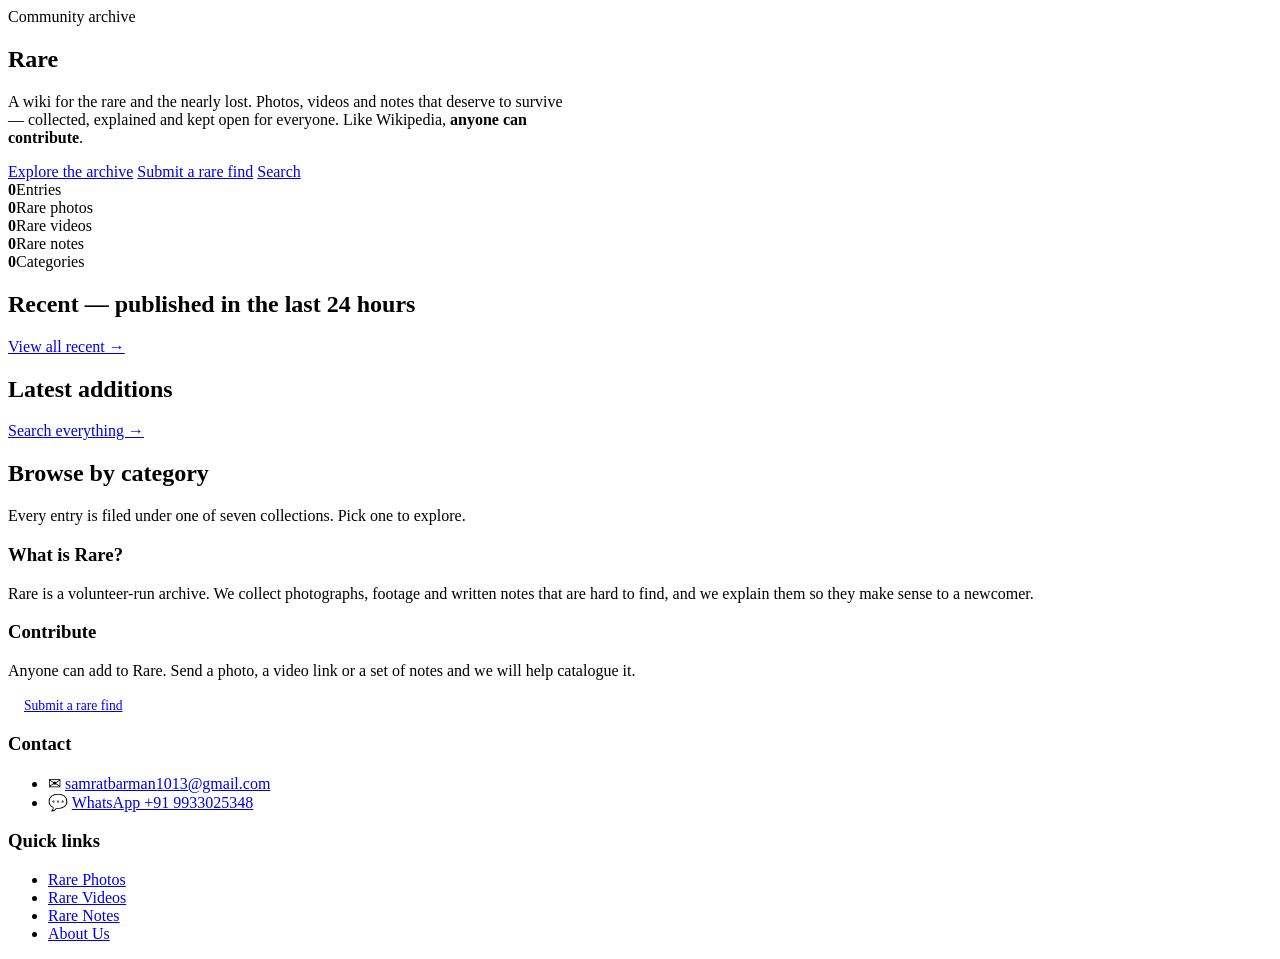
==== index.html @ fece089b "Add index.html" ====
<!DOCTYPE html>
<html lang="en">
<head>
<meta charset="utf-8">
<meta name="viewport" content="width=device-width, initial-scale=1">
<title>Rare — a community archive of rare photos, videos &amp; notes</title>
<meta name="description" content="Rare is a community archive of rare photos, rare videos and rare notes — across History, Gaming, News, Music, Movie and more. Anyone can contribute.">
<link rel="icon" href="assets/favicon.svg" type="image/svg+xml">
<link rel="stylesheet" href="css/style.css">
</head>
<body data-page="home">
<header class="site-header" id="site-header"></header>

<div class="wrap">
  <section class="hero">
    <div class="kicker">Community archive</div>
    <h1>Rare</h1>
    <p class="lead" style="max-width:70ch">A wiki for the rare and the nearly lost. Photos, videos and notes that deserve to survive — collected, explained and kept open for everyone. Like Wikipedia, <b>anyone can contribute</b>.</p>
    <div class="hero-actions">
      <a class="btn" href="#latest">Explore the archive</a>
      <a class="btn ghost" href="about.html#submit">Submit a rare find</a>
      <a class="btn ghost" href="search.html">Search</a>
    </div>
    <div class="stat-row">
      <div class="stat"><b id="stat-total">0</b><span>Entries</span></div>
      <div class="stat"><b id="stat-photos">0</b><span>Rare photos</span></div>
      <div class="stat"><b id="stat-videos">0</b><span>Rare videos</span></div>
      <div class="stat"><b id="stat-notes">0</b><span>Rare notes</span></div>
      <div class="stat"><b id="stat-cats">0</b><span>Categories</span></div>
    </div>
  </section>
</div>

<div class="wrap layout">
  <main>
    <div class="section-head">
      <h2 id="recent">Recent — published in the last 24 hours</h2>
      <a class="more" href="category.html?cat=Recent">View all recent &rarr;</a>
    </div>
    <div id="home-recent"></div>

    <div class="section-head" id="latest">
      <h2>Latest additions</h2>
      <a class="more" href="search.html">Search everything &rarr;</a>
    </div>
    <div id="home-latest"></div>

    <h2>Browse by category</h2>
    <p class="tagline">Every entry is filed under one of seven collections. Pick one to explore.</p>
    <div class="grid" id="home-cats"></div>
  </main>

  <aside class="sidebar">
    <div class="side-box">
      <h3>What is Rare?</h3>
      <p class="small">Rare is a volunteer-run archive. We collect photographs, footage and written notes that are hard to find, and we explain them so they make sense to a newcomer.</p>
    </div>
    <div class="side-box">
      <h3>Contribute</h3>
      <p class="small">Anyone can add to Rare. Send a photo, a video link or a set of notes and we will help catalogue it.</p>
      <p><a class="btn" href="about.html#submit" style="padding:8px 16px;font-size:.85rem">Submit a rare find</a></p>
    </div>
    <div class="side-box">
      <h3>Contact</h3>
      <ul>
        <li>&#9993; <a href="mailto:samratbarman1013@gmail.com">samratbarman1013@gmail.com</a></li>
        <li>&#128172; <a href="https://wa.me/919933025348" target="_blank" rel="noopener">WhatsApp +91 9933025348</a></li>
      </ul>
    </div>
    <div class="side-box">
      <h3>Quick links</h3>
      <ul>
        <li><a href="images.html">Rare Photos</a></li>
        <li><a href="videos.html">Rare Videos</a></li>
        <li><a href="notes.html">Rare Notes</a></li>
        <li><a href="about.html">About Us</a></li>
      </ul>
    </div>
  </aside>
</div>

<footer class="site-footer" id="site-footer"></footer>

<script src="js/data.js"></script>
<script src="js/site.js"></script>
<script>
document.addEventListener("DOMContentLoaded", function () {
  var I = window.RARE_ITEMS, C = window.RARE_CATEGORIES;
  function n(f){ return I.filter(f).length; }
  document.getElementById("stat-total").textContent = I.length;
  document.getElementById("stat-photos").textContent = n(function(x){return x.type==="photo";});
  document.getElementById("stat-videos").textContent = n(function(x){return x.type==="video";});
  document.getElementById("stat-notes").textContent = n(function(x){return x.type==="note";});
  document.getElementById("stat-cats").textContent = C.length;
  document.getElementById("home-cats").innerHTML = C.map(function(c){
    var count = (c.key==="Recent") ? n(function(x){return x.addedHoursAgo<=24;})
      : n(function(x){return x.category===c.key;});
    return '<a class="card" style="text-decoration:none" href="category.html?cat='+encodeURIComponent(c.key)+'">'+
      '<div class="body"><div class="cat">Category</div><h3>'+c.key+'</h3>'+
      '<p>'+c.blurb+'</p><div class="meta"><span>'+count+' entr'+(count===1?'y':'ies')+'</span><span>Explore &rarr;</span></div></div></a>';
  }).join("");
});
</script>
</body>
</html>
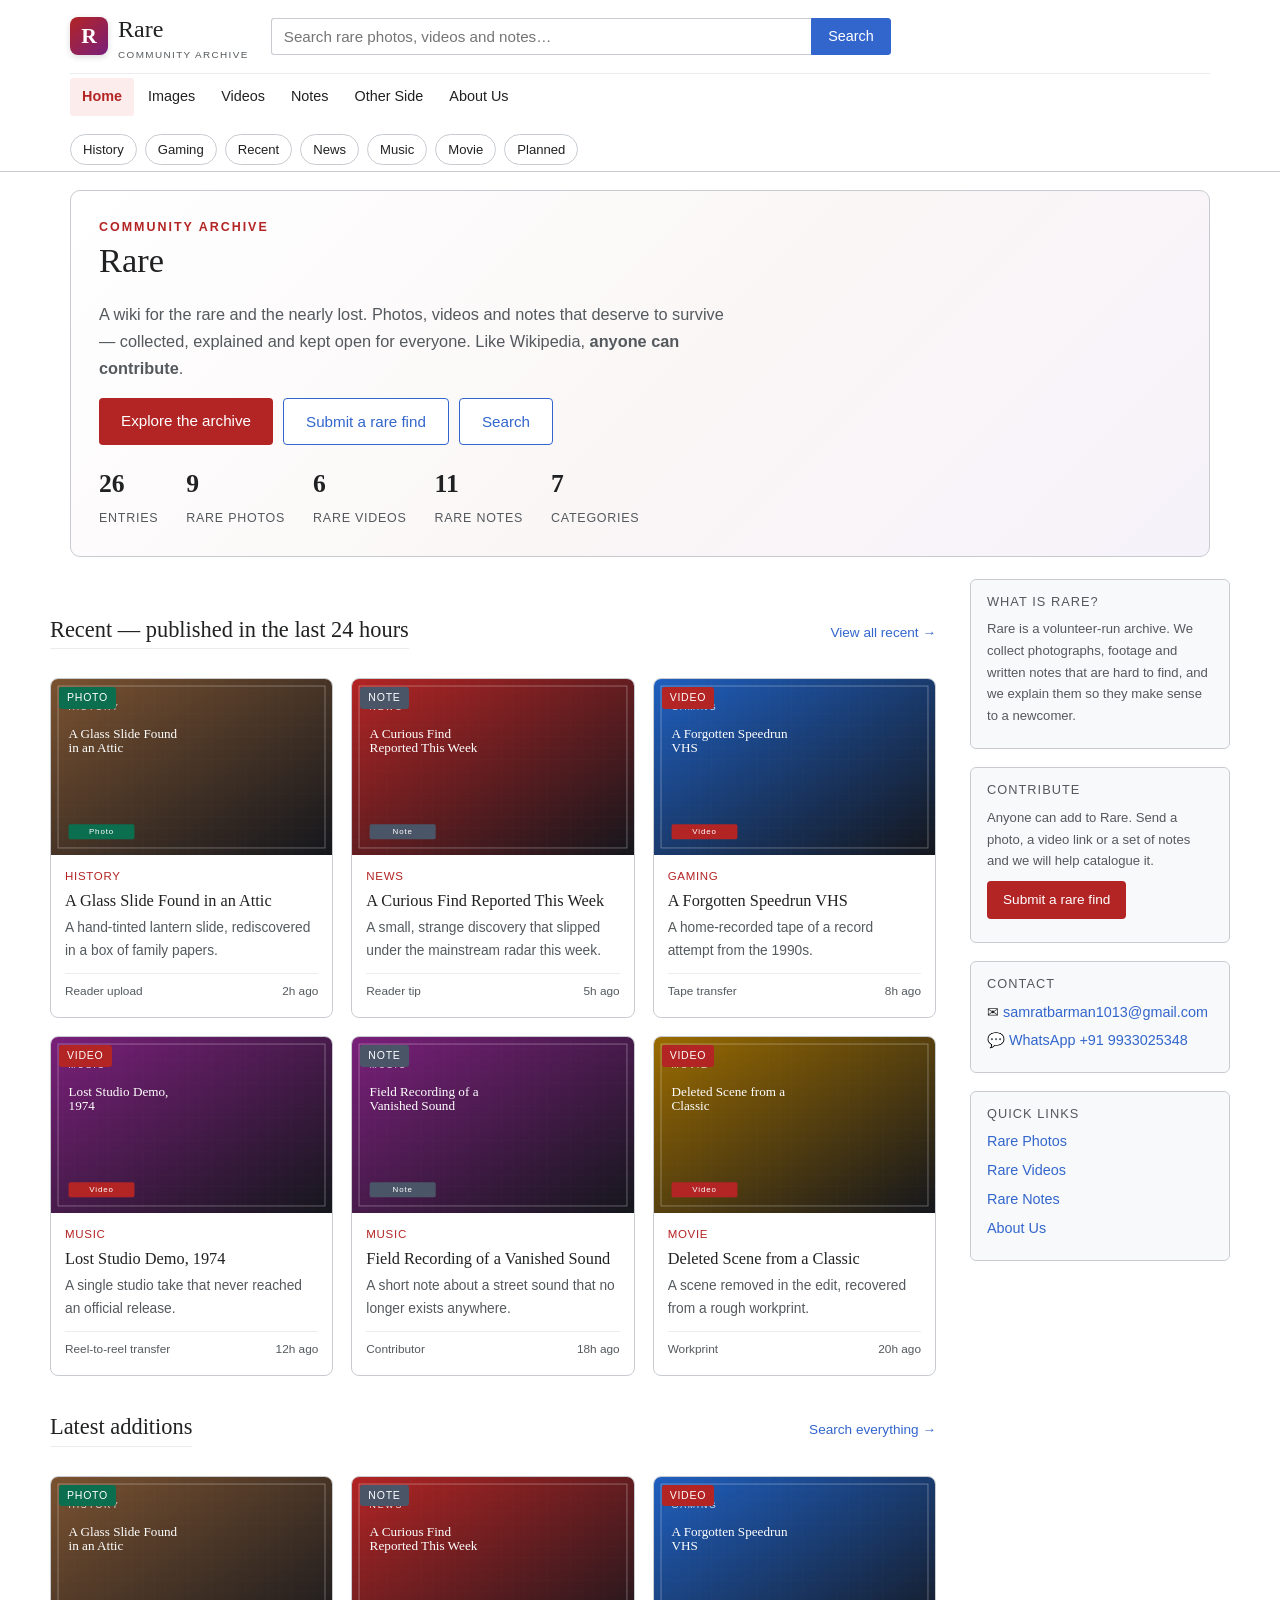
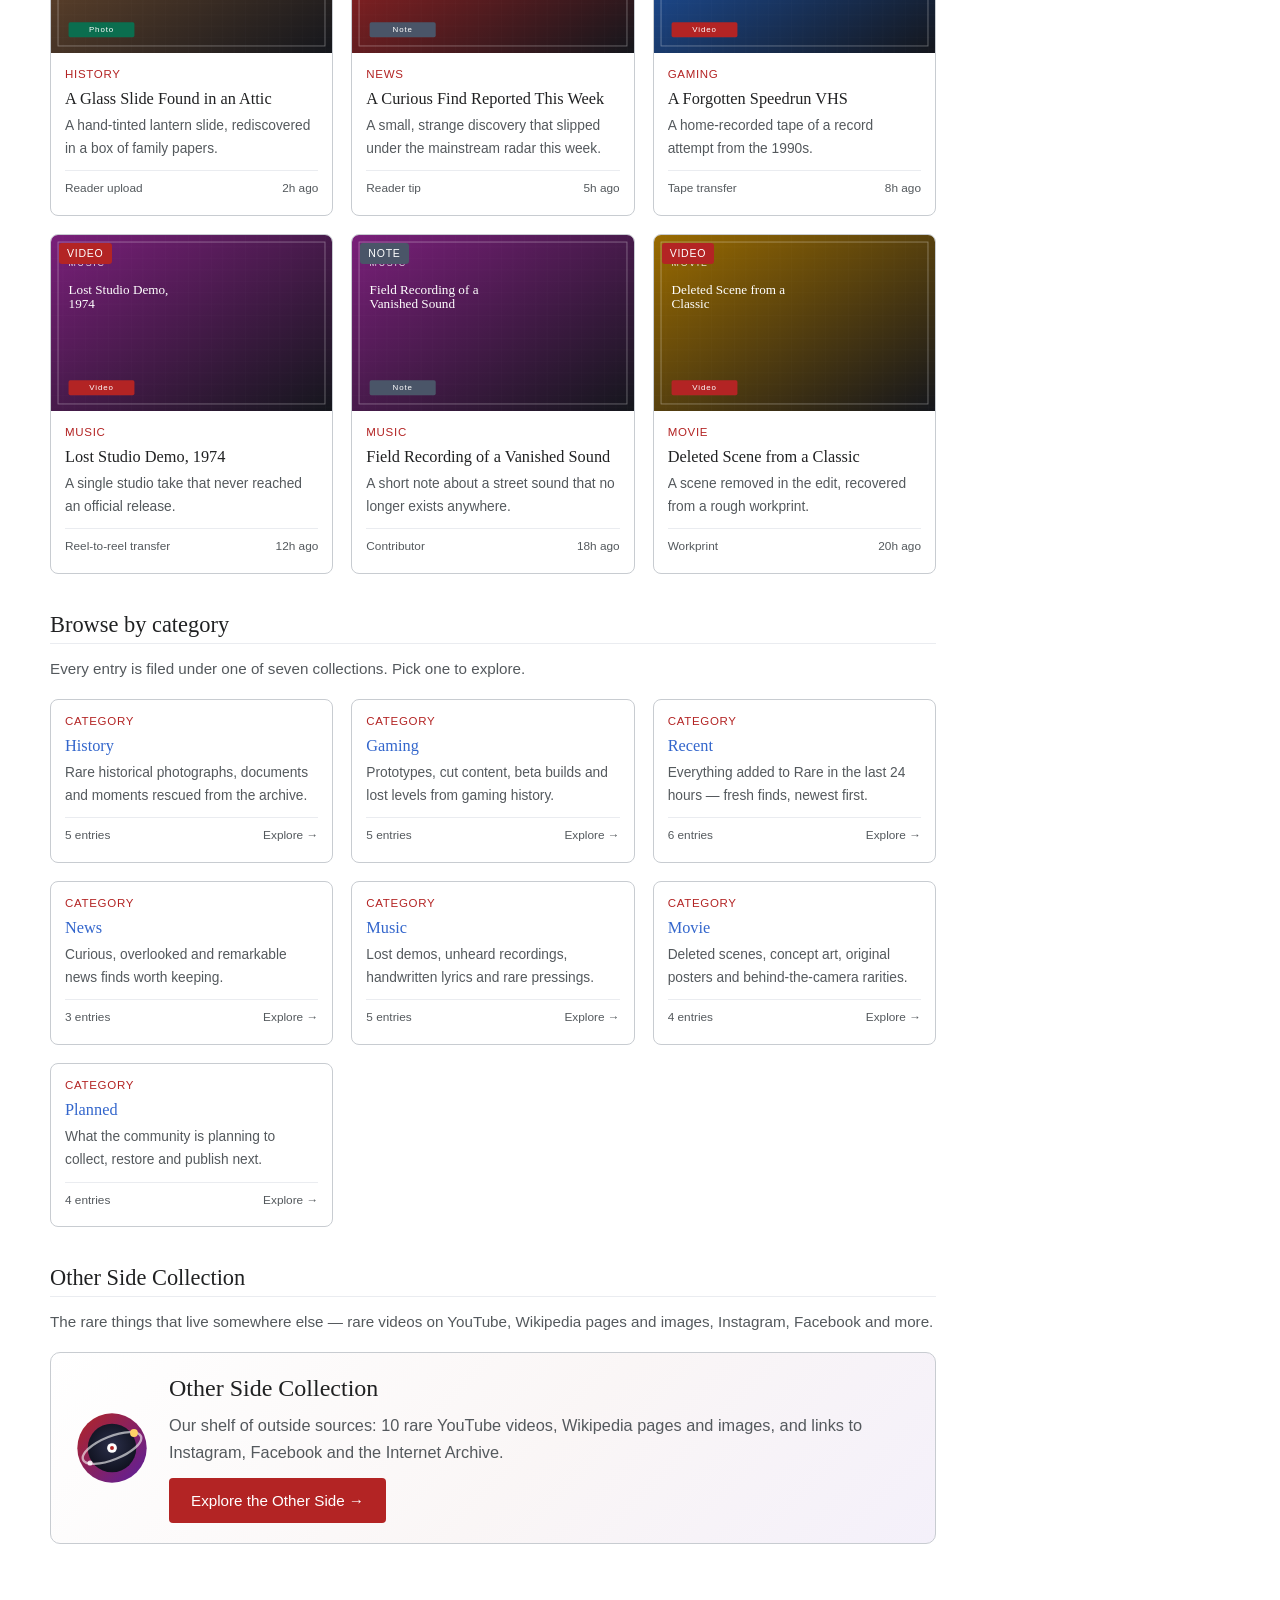
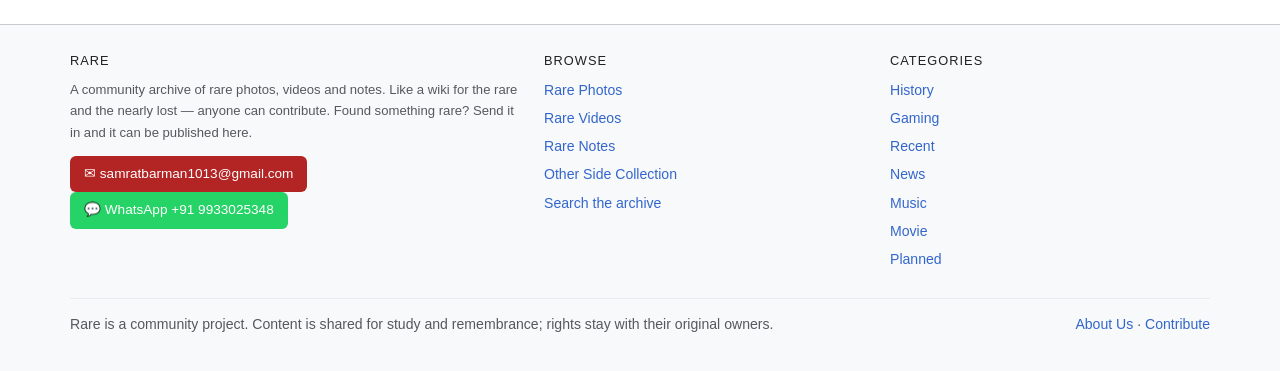
==== commit 88896ca4: "Update index.html" ====
--- a/index.html
+++ b/index.html
@@ -48,6 +48,17 @@
     <h2>Browse by category</h2>
     <p class="tagline">Every entry is filed under one of seven collections. Pick one to explore.</p>
     <div class="grid" id="home-cats"></div>
+
+    <h2>Other Side Collection</h2>
+    <p class="tagline">The rare things that live somewhere else — rare videos on YouTube, Wikipedia pages and images, Instagram, Facebook and more.</p>
+    <section class="collection-hero">
+      <img src="assets/otherside.svg" alt="Other Side Collection icon">
+      <div>
+        <h1 style="font-size:1.5rem">Other Side Collection</h1>
+        <p class="lead" style="margin:0 0 12px">Our shelf of outside sources: 10 rare YouTube videos, Wikipedia pages and images, and links to Instagram, Facebook and the Internet Archive.</p>
+        <a class="btn" href="otherside.html">Explore the Other Side &rarr;</a>
+      </div>
+    </section>
   </main>
 
   <aside class="sidebar">
--- a/css/style.css
+++ b/css/style.css
@@ -0,0 +1,231 @@
+/* Rare — clean, Wikipedia-like light theme */
+:root{
+  --bg:#ffffff;
+  --panel:#f8f9fa;
+  --panel-2:#f1f3f5;
+  --border:#c8ccd1;
+  --border-soft:#eaecf0;
+  --text:#202122;
+  --muted:#54595d;
+  --link:#3366cc;
+  --link-visited:#6b4ba3;
+  --rare:#b32424;
+  --rare-soft:#fdecec;
+  --serif:Georgia,"Times New Roman",serif;
+  --sans:-apple-system,BlinkMacSystemFont,"Segoe UI",Roboto,Helvetica,Arial,sans-serif;
+  --maxw:1180px;
+}
+*{box-sizing:border-box}
+html{scroll-behavior:smooth}
+body{
+  margin:0;background:var(--bg);color:var(--text);
+  font-family:var(--sans);font-size:15px;line-height:1.65;
+  -webkit-font-smoothing:antialiased;
+}
+a{color:var(--link);text-decoration:none}
+a:hover{text-decoration:underline}
+img{max-width:100%;display:block}
+h1,h2,h3,h4{font-family:var(--serif);font-weight:normal;line-height:1.3;margin:0 0 .5em}
+h1{font-size:1.9rem;border-bottom:1px solid var(--border);padding-bottom:.25em}
+h2{font-size:1.4rem;border-bottom:1px solid var(--border-soft);padding-bottom:.2em;margin-top:1.6em}
+h3{font-size:1.15rem}
+p{margin:.6em 0}
+.wrap{max-width:var(--maxw);margin:0 auto;padding:0 20px}
+
+/* ---------- Header ---------- */
+.site-header{background:#fff;border-bottom:1px solid var(--border);position:sticky;top:0;z-index:50}
+.header-top{display:flex;align-items:center;gap:22px;padding:10px 0}
+.brand{display:flex;align-items:center;gap:10px;font-family:var(--serif);font-size:1.5rem;color:var(--text);white-space:nowrap}
+.brand:hover{text-decoration:none}
+.brand-mark{
+  width:38px;height:38px;border-radius:8px;display:grid;place-items:center;
+  background:linear-gradient(140deg,#b32424,#7a1f7a);color:#fff;font-weight:bold;
+  font-family:var(--serif);font-size:1.35rem;box-shadow:0 2px 6px rgba(0,0,0,.15)
+}
+.brand small{display:block;font-family:var(--sans);font-size:.62rem;letter-spacing:.14em;
+  text-transform:uppercase;color:var(--muted);margin-top:-3px}
+
+.search-form{position:relative;flex:1;max-width:620px;display:flex}
+.search-form input[type=search]{
+  flex:1;padding:9px 12px;font-size:.95rem;border:1px solid var(--border);
+  border-right:none;border-radius:3px 0 0 3px;background:#fff;color:var(--text);outline:none
+}
+.search-form input[type=search]:focus{border-color:var(--link);box-shadow:inset 0 0 0 1px var(--link)}
+.search-form button{
+  padding:9px 16px;border:1px solid var(--link);background:var(--link);color:#fff;
+  border-radius:0 3px 3px 0;cursor:pointer;font-size:.9rem
+}
+.search-form button:hover{background:#2a56ab}
+.suggest{
+  position:absolute;top:calc(100% + 4px);left:0;right:0;background:#fff;
+  border:1px solid var(--border);border-radius:4px;box-shadow:0 8px 24px rgba(0,0,0,.14);
+  overflow:hidden;display:none;z-index:60
+}
+.suggest.open{display:block}
+.suggest a{display:flex;gap:10px;align-items:center;padding:8px 12px;color:var(--text);font-size:.9rem}
+.suggest a:hover,.suggest a.active{background:var(--panel);text-decoration:none}
+.suggest .s-type{font-size:.68rem;text-transform:uppercase;letter-spacing:.06em;color:#fff;
+  background:var(--muted);border-radius:3px;padding:1px 6px;flex:0 0 auto}
+.suggest .s-type.photo{background:#0b6e4f}
+.suggest .s-type.video{background:#b32424}
+.suggest .s-type.note{background:#4a5568}
+.suggest .s-empty{padding:10px 12px;color:var(--muted);font-size:.9rem}
+
+.main-nav{border-top:1px solid var(--border-soft);display:flex;flex-wrap:wrap;gap:2px;padding:4px 0}
+.main-nav a{
+  padding:7px 12px;font-size:.9rem;color:var(--text);border-radius:3px
+}
+.main-nav a:hover{background:var(--panel);text-decoration:none}
+.main-nav a.active{background:var(--rare-soft);color:var(--rare);font-weight:600}
+
+/* ---------- Category chips ---------- */
+.cat-strip{display:flex;flex-wrap:wrap;gap:8px;margin:14px 0 6px}
+.chip{
+  font-size:.82rem;padding:4px 12px;border:1px solid var(--border);border-radius:999px;
+  color:var(--text);background:#fff
+}
+.chip:hover{border-color:var(--link);color:var(--link);text-decoration:none}
+.chip.active{background:var(--link);border-color:var(--link);color:#fff}
+
+/* ---------- Layout ---------- */
+.layout{display:grid;grid-template-columns:1fr 260px;gap:34px;align-items:start;padding:22px 0 40px}
+.layout.full{grid-template-columns:1fr}
+main{min-width:0}
+.sidebar{position:sticky;top:130px}
+.side-box{border:1px solid var(--border);border-radius:6px;padding:14px 16px;margin-bottom:18px;background:var(--panel)}
+.side-box h3{font-family:var(--sans);font-size:.8rem;text-transform:uppercase;letter-spacing:.08em;
+  color:var(--muted);margin-bottom:.6em;border:none;padding:0}
+.side-box ul{list-style:none;margin:0;padding:0}
+.side-box li{margin:5px 0;font-size:.9rem}
+.lead{font-size:1.02rem;color:var(--muted)}
+
+/* ---------- Cards ---------- */
+.grid{display:grid;grid-template-columns:repeat(auto-fill,minmax(260px,1fr));gap:18px;margin-top:18px}
+.card{
+  border:1px solid var(--border);border-radius:8px;overflow:hidden;background:#fff;
+  display:flex;flex-direction:column;transition:box-shadow .15s,transform .15s
+}
+.card:hover{box-shadow:0 6px 20px rgba(0,0,0,.12);transform:translateY(-2px)}
+.card .thumb{position:relative;aspect-ratio:16/10;background:var(--panel-2);overflow:hidden}
+.card .thumb img{width:100%;height:100%;object-fit:cover}
+.card .badge{
+  position:absolute;top:8px;left:8px;font-size:.66rem;text-transform:uppercase;
+  letter-spacing:.07em;color:#fff;padding:2px 8px;border-radius:3px;background:var(--muted)
+}
+.badge.photo{background:#0b6e4f}
+.badge.video{background:#b32424}
+.badge.note{background:#4a5568}
+.card .body{padding:12px 14px 16px;display:flex;flex-direction:column;flex:1}
+.card .cat{font-size:.72rem;text-transform:uppercase;letter-spacing:.06em;color:var(--rare);margin-bottom:4px}
+.card h3{font-size:1.02rem;margin:0 0 6px;font-family:var(--serif)}
+.card h3 a{color:var(--text)}
+.card h3 a:hover{color:var(--link);text-decoration:none}
+.card p{font-size:.86rem;color:var(--muted);margin:0 0 10px;flex:1;
+  display:-webkit-box;-webkit-line-clamp:3;-webkit-box-orient:vertical;overflow:hidden}
+.card .meta{font-size:.74rem;color:var(--muted);display:flex;justify-content:space-between;border-top:1px solid var(--border-soft);padding-top:8px}
+
+/* ---------- Item detail ---------- */
+.detail-head{display:flex;gap:16px;align-items:baseline;flex-wrap:wrap}
+.detail-figure{border:1px solid var(--border);border-radius:8px;overflow:hidden;margin:18px 0;background:var(--panel-2)}
+.detail-figure img{width:100%}
+.detail-figure figcaption{font-size:.8rem;color:var(--muted);padding:8px 12px;background:var(--panel)}
+.video-frame{position:relative;aspect-ratio:16/9;background:#111;display:grid;place-items:center}
+.video-frame .play{
+  width:70px;height:70px;border-radius:50%;background:rgba(255,255,255,.92);display:grid;place-items:center;
+  font-size:1.6rem;color:#111;box-shadow:0 4px 18px rgba(0,0,0,.4)
+}
+.meta-table{width:100%;border-collapse:collapse;margin:14px 0;font-size:.9rem}
+.meta-table th,.meta-table td{border:1px solid var(--border);padding:8px 12px;text-align:left;vertical-align:top}
+.meta-table th{background:var(--panel);width:180px;font-weight:600;color:var(--muted)}
+
+/* ---------- Forms ---------- */
+.form-grid{display:grid;gap:14px;max-width:640px}
+.field label{display:block;font-size:.85rem;font-weight:600;margin-bottom:4px}
+.field input,.field select,.field textarea{
+  width:100%;padding:9px 11px;border:1px solid var(--border);border-radius:4px;
+  font-family:inherit;font-size:.92rem;background:#fff;color:var(--text)
+}
+.field textarea{min-height:130px;resize:vertical}
+.field input:focus,.field select:focus,.field textarea:focus{outline:none;border-color:var(--link);box-shadow:0 0 0 2px rgba(51,102,204,.15)}
+.btn{display:inline-block;background:var(--rare);color:#fff;border:none;padding:10px 22px;border-radius:4px;
+  cursor:pointer;font-size:.95rem;font-family:inherit}
+.btn:hover{background:#8f1c1c}
+.btn.ghost{background:#fff;color:var(--link);border:1px solid var(--link)}
+.btn.ghost:hover{background:var(--panel)}
+.notice{border-left:4px solid var(--link);background:#eaf3ff;padding:12px 16px;border-radius:0 6px 6px 0;font-size:.9rem;margin:16px 0}
+
+/* ---------- Hero ---------- */
+.hero{border:1px solid var(--border);border-radius:10px;padding:26px 28px;background:
+  linear-gradient(135deg,#fff 0%,#faf6f6 55%,#f6f2fa 100%);margin-top:18px}
+.hero h1{border:none;font-size:2.15rem;margin-bottom:.15em}
+.hero .kicker{font-size:.78rem;letter-spacing:.16em;text-transform:uppercase;color:var(--rare);font-weight:600}
+.hero-actions{margin-top:16px;display:flex;gap:10px;flex-wrap:wrap}
+.stat-row{display:flex;gap:28px;flex-wrap:wrap;margin-top:18px}
+.stat b{font-family:var(--serif);font-size:1.6rem;display:block}
+.stat span{font-size:.78rem;text-transform:uppercase;letter-spacing:.06em;color:var(--muted)}
+
+/* ---------- Footer ---------- */
+.site-footer{border-top:1px solid var(--border);background:var(--panel);margin-top:40px;padding:28px 0 34px;font-size:.88rem;color:var(--muted)}
+.footer-cols{display:grid;grid-template-columns:1.4fr 1fr 1fr;gap:26px}
+.footer-cols h4{font-family:var(--sans);font-size:.8rem;text-transform:uppercase;letter-spacing:.08em;color:var(--text);margin-bottom:.7em}
+.footer-cols ul{list-style:none;margin:0;padding:0}
+.footer-cols li{margin:5px 0}
+.footer-bottom{margin-top:22px;border-top:1px solid var(--border-soft);padding-top:14px;display:flex;justify-content:space-between;flex-wrap:wrap;gap:10px}
+.wa{display:inline-flex;align-items:center;gap:7px;background:#25D366;color:#fff;padding:7px 14px;border-radius:6px;font-size:.85rem}
+.wa:hover{text-decoration:none;background:#1ebe5b}
+.mail{display:inline-flex;align-items:center;gap:7px;background:var(--rare);color:#fff;padding:7px 14px;border-radius:6px;font-size:.85rem}
+.mail:hover{text-decoration:none;background:#8f1c1c}
+
+.section-head{display:flex;justify-content:space-between;align-items:baseline;flex-wrap:wrap;gap:10px}
+.section-head .more{font-size:.85rem}
+.tagline{color:var(--muted);font-size:.95rem}
+.small{font-size:.82rem;color:var(--muted)}
+hr{border:none;border-top:1px solid var(--border-soft);margin:22px 0}
+
+@media(max-width:860px){
+  .layout{grid-template-columns:1fr}
+  .sidebar{position:static}
+  .footer-cols{grid-template-columns:1fr 1fr}
+  .header-top{flex-wrap:wrap;gap:12px}
+  .search-form{max-width:none;order:3;flex-basis:100%}
+}
+@media(max-width:520px){
+  .footer-cols{grid-template-columns:1fr}
+  h1{font-size:1.55rem}
+  .hero h1{font-size:1.7rem}
+}
+
+/* ---------- Other Side Collection ---------- */
+.collection-hero{display:flex;gap:20px;align-items:center;border:1px solid var(--border);border-radius:10px;
+  padding:20px 24px;background:linear-gradient(135deg,#fff 0%,#faf6f6 55%,#f4f0fa 100%);margin-top:18px}
+.collection-hero img{width:74px;height:74px;flex:0 0 auto}
+.collection-hero h1{border:none;margin:0 0 .1em;font-size:1.9rem}
+.platform-grid{display:grid;grid-template-columns:repeat(auto-fill,minmax(250px,1fr));gap:14px;margin-top:18px}
+.platform{display:flex;gap:13px;align-items:center;border:1px solid var(--border);border-radius:8px;
+  padding:14px;background:#fff;color:var(--text);transition:box-shadow .15s,transform .15s}
+.platform:hover{text-decoration:none;box-shadow:0 6px 18px rgba(0,0,0,.12);transform:translateY(-2px);border-color:var(--pc,#4a5568)}
+.platform .p-icon{width:44px;height:44px;flex:0 0 auto;border-radius:10px;display:grid;place-items:center;
+  font-size:1.25rem;font-weight:700;color:#fff;background:var(--pc,#4a5568)}
+.platform .p-body b{display:block;font-family:var(--serif);font-size:1.05rem;color:var(--text)}
+.platform .p-body small{color:var(--muted);font-size:.82rem;line-height:1.4;display:block;margin-top:2px}
+.platform .ext{font-size:.78rem;color:var(--muted);margin-left:5px}
+.yt-grid{display:grid;grid-template-columns:repeat(auto-fill,minmax(290px,1fr));gap:18px;margin-top:18px}
+.yt-card{border:1px solid var(--border);border-radius:8px;overflow:hidden;background:#fff;display:flex;flex-direction:column;transition:box-shadow .15s,transform .15s}
+.yt-card:hover{box-shadow:0 6px 20px rgba(0,0,0,.13);transform:translateY(-2px)}
+.yt-thumb{position:relative;display:block;aspect-ratio:16/9;background:#000}
+.yt-thumb img{width:100%;height:100%;object-fit:cover}
+.yt-play{position:absolute;top:50%;left:50%;transform:translate(-50%,-50%);width:56px;height:56px;
+  border-radius:50%;background:rgba(0,0,0,.55);border:2px solid #fff;display:flex;align-items:center;
+  justify-content:center;color:#fff;font-size:1.1rem;pointer-events:none}
+.yt-body{padding:12px 14px 14px;display:flex;flex-direction:column;flex:1}
+.yt-body h3{font-size:1rem;margin:0 0 6px;font-family:var(--serif)}
+.yt-body p{font-size:.85rem;color:var(--muted);flex:1;margin:0 0 10px}
+.link-grid{display:grid;grid-template-columns:repeat(auto-fill,minmax(270px,1fr));gap:12px;margin:14px 0 8px}
+.link-card{position:relative;display:block;border:1px solid var(--border);border-radius:8px;padding:14px 16px;background:#fff;color:var(--text)}
+.link-card:hover{text-decoration:none;border-color:var(--link);box-shadow:0 4px 14px rgba(0,0,0,.1)}
+.link-card b{display:block;font-family:var(--serif);font-size:1rem;color:var(--link);margin-bottom:3px}
+.link-card small{color:var(--muted);font-size:.82rem;line-height:1.45}
+.link-card .ext{position:absolute;top:12px;right:14px;color:var(--muted);font-size:.8rem}
+@media(max-width:520px){
+  .collection-hero{flex-direction:column;align-items:flex-start;text-align:left}
+}
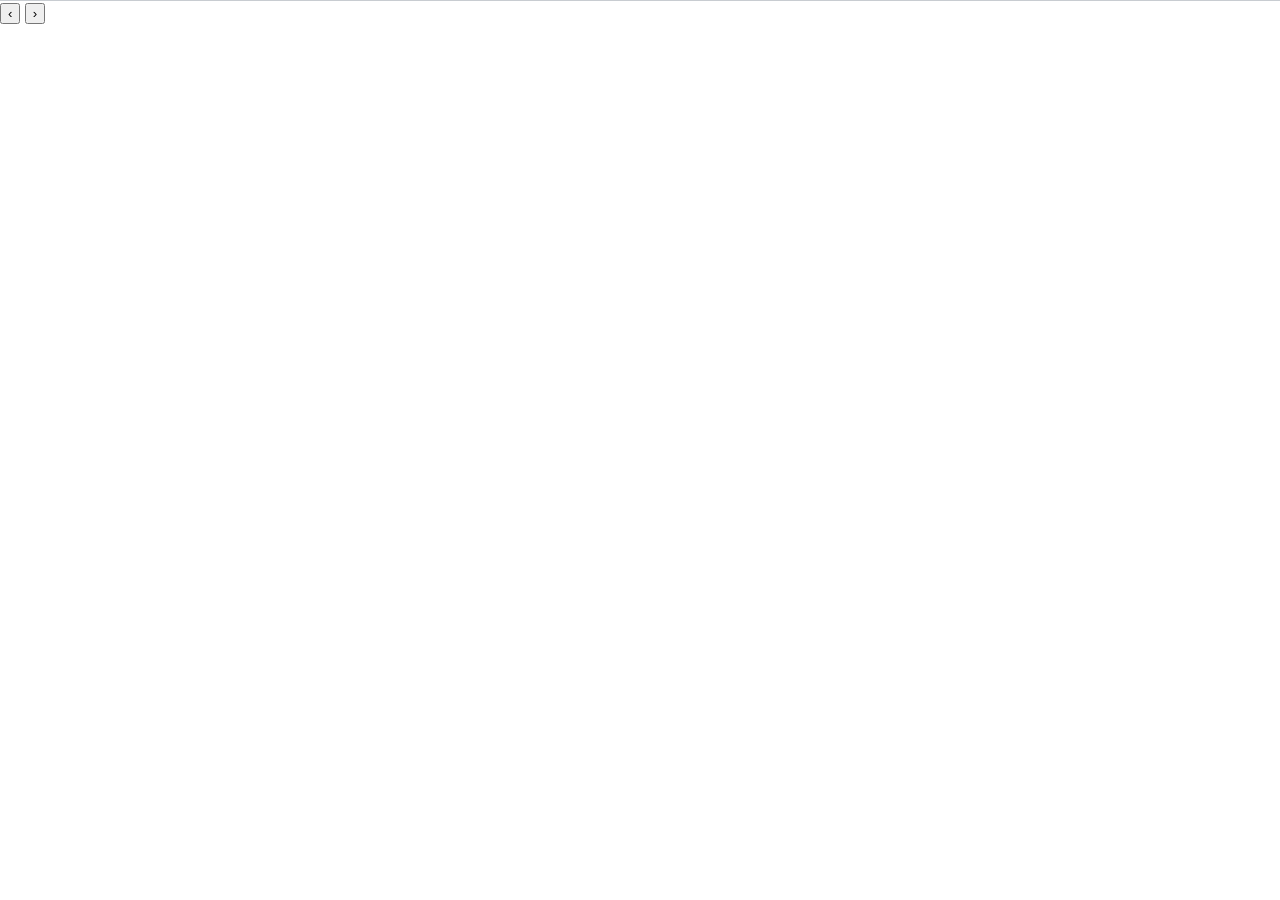
==== commit 2c92a0db: "Update index.html (horizontal-scroll shell)" ====
--- a/index.html
+++ b/index.html
@@ -4,113 +4,22 @@
 <meta charset="utf-8">
 <meta name="viewport" content="width=device-width, initial-scale=1">
 <title>Rare — a community archive of rare photos, videos &amp; notes</title>
-<meta name="description" content="Rare is a community archive of rare photos, rare videos and rare notes — across History, Gaming, News, Music, Movie and more. Anyone can contribute.">
+<meta name="description" content="Rare — a community archive of rare photos, rare videos and rare notes, plus the Other Side Collection (YouTube, Wikipedia, Instagram, Facebook and more). Scroll sideways between pages.">
 <link rel="icon" href="assets/favicon.svg" type="image/svg+xml">
 <link rel="stylesheet" href="css/style.css">
 </head>
-<body data-page="home">
+<body class="shell">
 <header class="site-header" id="site-header"></header>
 
-<div class="wrap">
-  <section class="hero">
-    <div class="kicker">Community archive</div>
-    <h1>Rare</h1>
-    <p class="lead" style="max-width:70ch">A wiki for the rare and the nearly lost. Photos, videos and notes that deserve to survive — collected, explained and kept open for everyone. Like Wikipedia, <b>anyone can contribute</b>.</p>
-    <div class="hero-actions">
-      <a class="btn" href="#latest">Explore the archive</a>
-      <a class="btn ghost" href="about.html#submit">Submit a rare find</a>
-      <a class="btn ghost" href="search.html">Search</a>
-    </div>
-    <div class="stat-row">
-      <div class="stat"><b id="stat-total">0</b><span>Entries</span></div>
-      <div class="stat"><b id="stat-photos">0</b><span>Rare photos</span></div>
-      <div class="stat"><b id="stat-videos">0</b><span>Rare videos</span></div>
-      <div class="stat"><b id="stat-notes">0</b><span>Rare notes</span></div>
-      <div class="stat"><b id="stat-cats">0</b><span>Categories</span></div>
-    </div>
-  </section>
-</div>
+<div class="track" id="track"></div>
 
-<div class="wrap layout">
-  <main>
-    <div class="section-head">
-      <h2 id="recent">Recent — published in the last 24 hours</h2>
-      <a class="more" href="category.html?cat=Recent">View all recent &rarr;</a>
-    </div>
-    <div id="home-recent"></div>
+<button class="nav-arrow prev" id="arrow-prev" aria-label="Previous page">&#8249;</button>
+<button class="nav-arrow next" id="arrow-next" aria-label="Next page">&#8250;</button>
 
-    <div class="section-head" id="latest">
-      <h2>Latest additions</h2>
-      <a class="more" href="search.html">Search everything &rarr;</a>
-    </div>
-    <div id="home-latest"></div>
-
-    <h2>Browse by category</h2>
-    <p class="tagline">Every entry is filed under one of seven collections. Pick one to explore.</p>
-    <div class="grid" id="home-cats"></div>
-
-    <h2>Other Side Collection</h2>
-    <p class="tagline">The rare things that live somewhere else — rare videos on YouTube, Wikipedia pages and images, Instagram, Facebook and more.</p>
-    <section class="collection-hero">
-      <img src="assets/otherside.svg" alt="Other Side Collection icon">
-      <div>
-        <h1 style="font-size:1.5rem">Other Side Collection</h1>
-        <p class="lead" style="margin:0 0 12px">Our shelf of outside sources: 10 rare YouTube videos, Wikipedia pages and images, and links to Instagram, Facebook and the Internet Archive.</p>
-        <a class="btn" href="otherside.html">Explore the Other Side &rarr;</a>
-      </div>
-    </section>
-  </main>
-
-  <aside class="sidebar">
-    <div class="side-box">
-      <h3>What is Rare?</h3>
-      <p class="small">Rare is a volunteer-run archive. We collect photographs, footage and written notes that are hard to find, and we explain them so they make sense to a newcomer.</p>
-    </div>
-    <div class="side-box">
-      <h3>Contribute</h3>
-      <p class="small">Anyone can add to Rare. Send a photo, a video link or a set of notes and we will help catalogue it.</p>
-      <p><a class="btn" href="about.html#submit" style="padding:8px 16px;font-size:.85rem">Submit a rare find</a></p>
-    </div>
-    <div class="side-box">
-      <h3>Contact</h3>
-      <ul>
-        <li>&#9993; <a href="mailto:samratbarman1013@gmail.com">samratbarman1013@gmail.com</a></li>
-        <li>&#128172; <a href="https://wa.me/919933025348" target="_blank" rel="noopener">WhatsApp +91 9933025348</a></li>
-      </ul>
-    </div>
-    <div class="side-box">
-      <h3>Quick links</h3>
-      <ul>
-        <li><a href="images.html">Rare Photos</a></li>
-        <li><a href="videos.html">Rare Videos</a></li>
-        <li><a href="notes.html">Rare Notes</a></li>
-        <li><a href="about.html">About Us</a></li>
-      </ul>
-    </div>
-  </aside>
-</div>
-
-<footer class="site-footer" id="site-footer"></footer>
+<div class="sheet" id="sheet"></div>
 
 <script src="js/data.js"></script>
-<script src="js/site.js"></script>
-<script>
-document.addEventListener("DOMContentLoaded", function () {
-  var I = window.RARE_ITEMS, C = window.RARE_CATEGORIES;
-  function n(f){ return I.filter(f).length; }
-  document.getElementById("stat-total").textContent = I.length;
-  document.getElementById("stat-photos").textContent = n(function(x){return x.type==="photo";});
-  document.getElementById("stat-videos").textContent = n(function(x){return x.type==="video";});
-  document.getElementById("stat-notes").textContent = n(function(x){return x.type==="note";});
-  document.getElementById("stat-cats").textContent = C.length;
-  document.getElementById("home-cats").innerHTML = C.map(function(c){
-    var count = (c.key==="Recent") ? n(function(x){return x.addedHoursAgo<=24;})
-      : n(function(x){return x.category===c.key;});
-    return '<a class="card" style="text-decoration:none" href="category.html?cat='+encodeURIComponent(c.key)+'">'+
-      '<div class="body"><div class="cat">Category</div><h3>'+c.key+'</h3>'+
-      '<p>'+c.blurb+'</p><div class="meta"><span>'+count+' entr'+(count===1?'y':'ies')+'</span><span>Explore &rarr;</span></div></div></a>';
-  }).join("");
-});
-</script>
+<script src="js/collection.js"></script>
+<script src="js/shell.js"></script>
 </body>
 </html>
